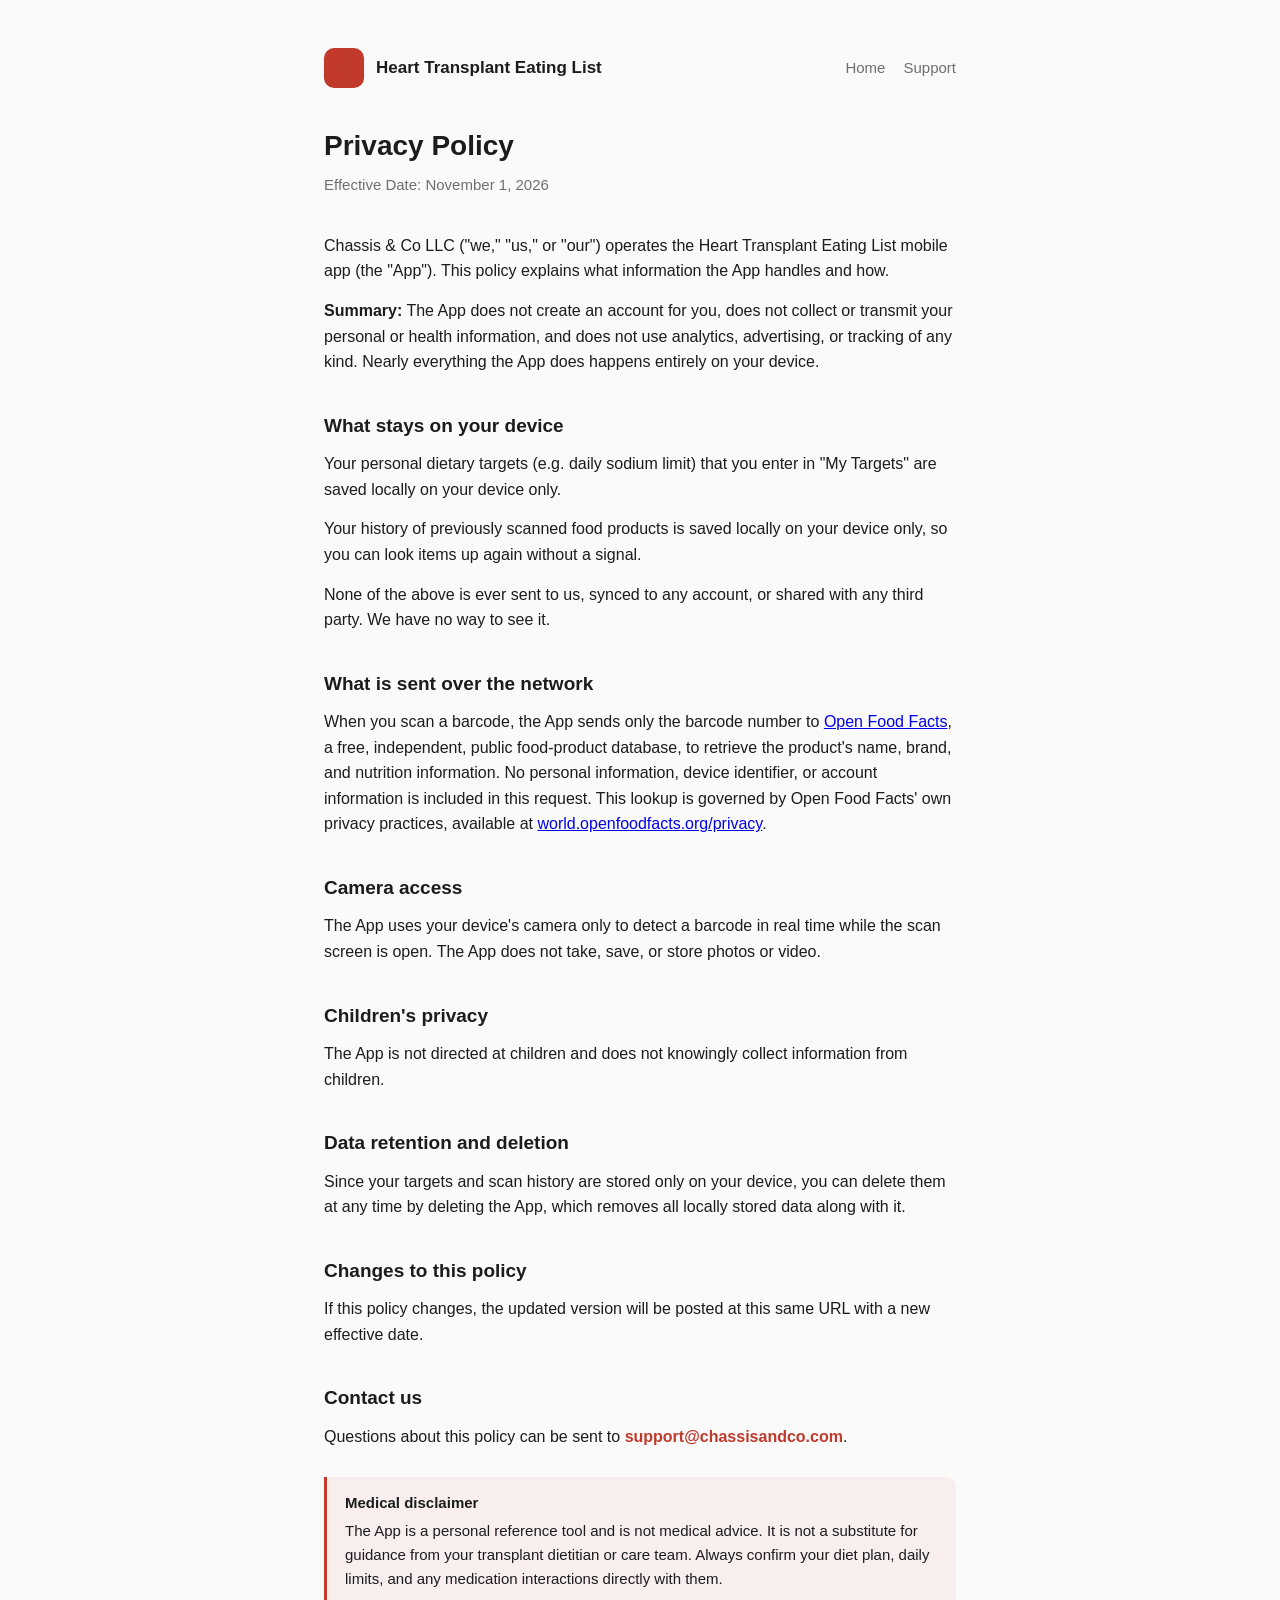
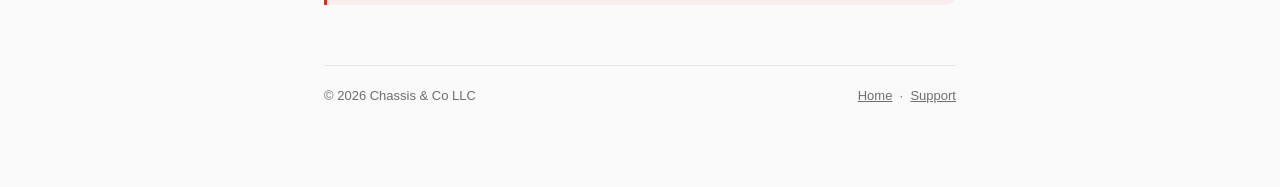
==== privacy.html @ 85577948 "Initial commit: privacy policy, support, and landing pages Public docs site for the Heart Transplant" ====
<!DOCTYPE html>
<html lang="en">
<head>
<meta charset="UTF-8">
<meta name="viewport" content="width=device-width, initial-scale=1">
<title>Privacy Policy — Heart Transplant Eating List</title>
<meta name="description" content="Privacy Policy for the Heart Transplant Eating List app.">
<link rel="stylesheet" href="style.css">
</head>
<body>
<div class="wrap">

  <header class="site">
    <div class="icon"></div>
    <div class="title">Heart Transplant Eating List</div>
    <nav>
      <a href="index.html">Home</a>
      <a href="support.html">Support</a>
    </nav>
  </header>

  <h1>Privacy Policy</h1>
  <p class="subtitle">Effective Date: November 1, 2026</p>

  <p>
    Chassis &amp; Co LLC ("we," "us," or "our") operates the
    Heart Transplant Eating List mobile app (the "App"). This policy explains what
    information the App handles and how.
  </p>

  <p>
    <strong>Summary:</strong> The App does not create an account for you, does not
    collect or transmit your personal or health information, and does not use
    analytics, advertising, or tracking of any kind. Nearly everything the App
    does happens entirely on your device.
  </p>

  <h2>What stays on your device</h2>
  <p>
    Your personal dietary targets (e.g. daily sodium limit) that you enter in
    "My Targets" are saved locally on your device only.
  </p>
  <p>
    Your history of previously scanned food products is saved locally on your
    device only, so you can look items up again without a signal.
  </p>
  <p>
    None of the above is ever sent to us, synced to any account, or shared with
    any third party. We have no way to see it.
  </p>

  <h2>What is sent over the network</h2>
  <p>
    When you scan a barcode, the App sends only the barcode number to
    <a href="https://world.openfoodfacts.org/" target="_blank" rel="noopener">Open Food Facts</a>,
    a free, independent, public food-product database, to retrieve the product's
    name, brand, and nutrition information. No personal information, device
    identifier, or account information is included in this request. This lookup
    is governed by Open Food Facts' own privacy practices, available at
    <a href="https://world.openfoodfacts.org/privacy" target="_blank" rel="noopener">world.openfoodfacts.org/privacy</a>.
  </p>

  <h2>Camera access</h2>
  <p>
    The App uses your device's camera only to detect a barcode in real time
    while the scan screen is open. The App does not take, save, or store
    photos or video.
  </p>

  <h2>Children's privacy</h2>
  <p>
    The App is not directed at children and does not knowingly collect
    information from children.
  </p>

  <h2>Data retention and deletion</h2>
  <p>
    Since your targets and scan history are stored only on your device, you can
    delete them at any time by deleting the App, which removes all locally
    stored data along with it.
  </p>

  <h2>Changes to this policy</h2>
  <p>
    If this policy changes, the updated version will be posted at this same URL
    with a new effective date.
  </p>

  <h2>Contact us</h2>
  <p>
    Questions about this policy can be sent to
    <a class="email" href="mailto:support@chassisandco.com">support@chassisandco.com</a>.
  </p>

  <div class="notice">
    <strong>Medical disclaimer</strong>
    The App is a personal reference tool and is not medical advice. It is not a
    substitute for guidance from your transplant dietitian or care team. Always
    confirm your diet plan, daily limits, and any medication interactions
    directly with them.
  </div>

  <footer class="site">
    <span>&copy; 2026 Chassis &amp; Co LLC</span>
    <span><a href="index.html">Home</a> &nbsp;&middot;&nbsp; <a href="support.html">Support</a></span>
  </footer>

</div>
</body>
</html>
---- style.css ----
:root {
  color-scheme: light dark;
  --bg: #fafafa;
  --fg: #1c1c1e;
  --muted: #6e6e73;
  --accent: #c0392b;
  --card-bg: #ffffff;
  --border: #e5e5e7;
}

@media (prefers-color-scheme: dark) {
  :root {
    --bg: #111113;
    --fg: #f2f2f2;
    --muted: #9a9a9e;
    --accent: #ff6b5e;
    --card-bg: #1c1c1e;
    --border: #2e2e30;
  }
}

* {
  box-sizing: border-box;
}

body {
  margin: 0;
  background: var(--bg);
  color: var(--fg);
  font-family: -apple-system, BlinkMacSystemFont, "Segoe UI", Roboto, Helvetica, Arial, sans-serif;
  line-height: 1.6;
}

.wrap {
  max-width: 680px;
  margin: 0 auto;
  padding: 48px 24px 80px;
}

header.site {
  display: flex;
  align-items: center;
  gap: 12px;
  margin-bottom: 36px;
}

header.site .icon {
  width: 40px;
  height: 40px;
  border-radius: 10px;
  background: var(--accent);
  flex-shrink: 0;
}

header.site .title {
  font-weight: 600;
  font-size: 17px;
}

header.site nav {
  margin-left: auto;
  display: flex;
  gap: 18px;
  font-size: 15px;
}

header.site nav a {
  color: var(--muted);
  text-decoration: none;
}

header.site nav a:hover {
  color: var(--fg);
}

h1 {
  font-size: 28px;
  margin-bottom: 4px;
}

.subtitle {
  color: var(--muted);
  font-size: 15px;
  margin-top: 0;
  margin-bottom: 36px;
}

h2 {
  font-size: 19px;
  margin-top: 36px;
  margin-bottom: 10px;
}

p {
  margin: 0 0 14px;
}

.card {
  background: var(--card-bg);
  border: 1px solid var(--border);
  border-radius: 14px;
  padding: 20px 22px;
  margin-bottom: 16px;
}

.card h3 {
  margin: 0 0 8px;
  font-size: 16px;
}

.card p {
  margin: 0;
  color: var(--muted);
  font-size: 15px;
}

.notice {
  border-left: 3px solid var(--accent);
  padding: 14px 18px;
  background: rgba(192, 57, 41, 0.06);
  border-radius: 0 10px 10px 0;
  font-size: 15px;
  margin: 28px 0;
}

.notice strong {
  display: block;
  margin-bottom: 4px;
}

a.email {
  color: var(--accent);
  font-weight: 600;
  text-decoration: none;
}

a.email:hover {
  text-decoration: underline;
}

footer.site {
  margin-top: 60px;
  padding-top: 20px;
  border-top: 1px solid var(--border);
  color: var(--muted);
  font-size: 13px;
  display: flex;
  justify-content: space-between;
  flex-wrap: wrap;
  gap: 8px;
}

footer.site a {
  color: var(--muted);
}

.placeholder {
  background: #ffe9a8;
  color: #4a3600;
  padding: 1px 5px;
  border-radius: 4px;
  font-size: 0.95em;
}

@media (prefers-color-scheme: dark) {
  .placeholder {
    background: #5a4a12;
    color: #ffe9a8;
  }
}
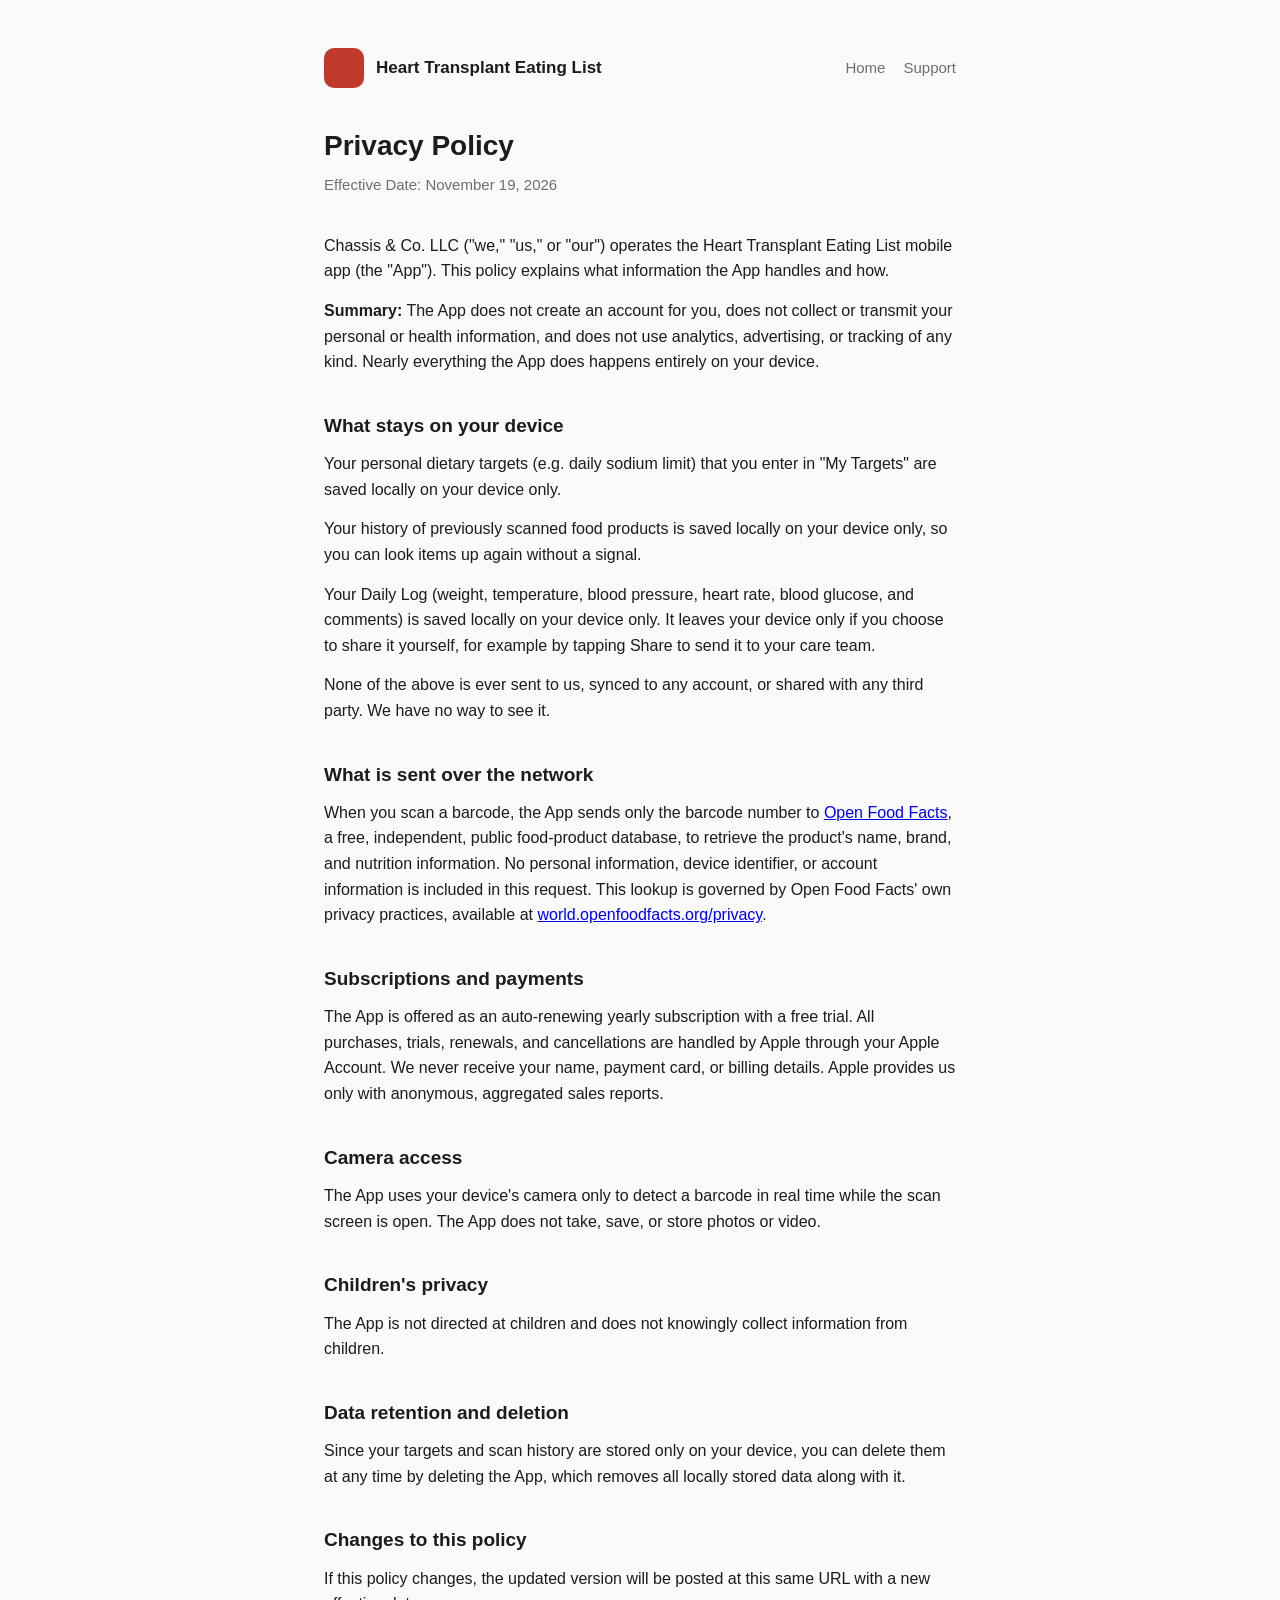
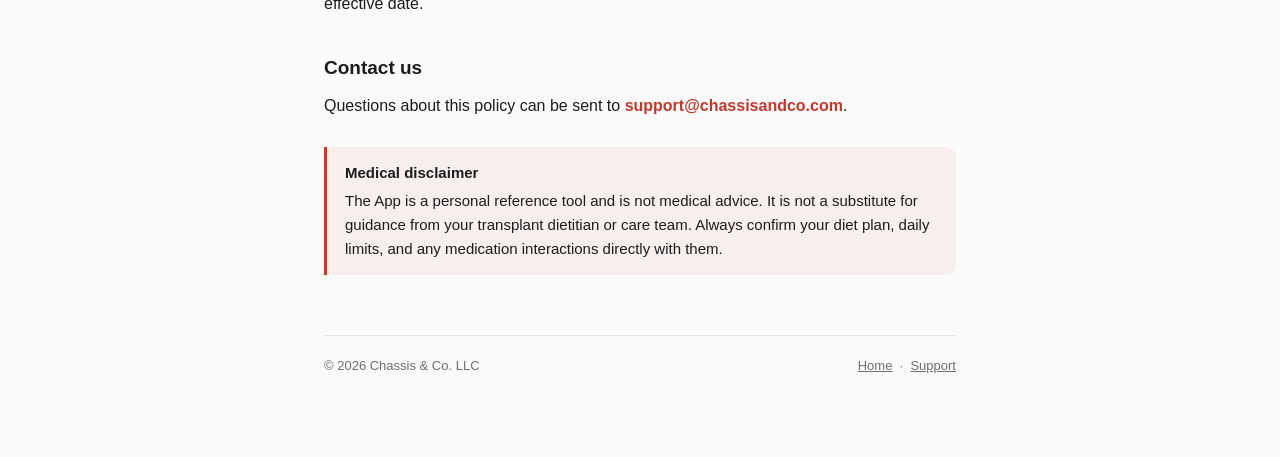
==== commit 9b2349ad: "Add subscription and Daily Log details; Chassis & Co. LLC - Privacy: subscriptions handled by Apple;" ====
--- a/privacy.html
+++ b/privacy.html
@@ -20,10 +20,10 @@
   </header>
 
   <h1>Privacy Policy</h1>
-  <p class="subtitle">Effective Date: November 1, 2026</p>
+  <p class="subtitle">Effective Date: November 19, 2026</p>
 
   <p>
-    Chassis &amp; Co LLC ("we," "us," or "our") operates the
+    Chassis &amp; Co. LLC ("we," "us," or "our") operates the
     Heart Transplant Eating List mobile app (the "App"). This policy explains what
     information the App handles and how.
   </p>
@@ -45,6 +45,12 @@
     device only, so you can look items up again without a signal.
   </p>
   <p>
+    Your Daily Log (weight, temperature, blood pressure, heart rate, blood
+    glucose, and comments) is saved locally on your device only. It leaves
+    your device only if you choose to share it yourself, for example by
+    tapping Share to send it to your care team.
+  </p>
+  <p>
     None of the above is ever sent to us, synced to any account, or shared with
     any third party. We have no way to see it.
   </p>
@@ -58,6 +64,14 @@
     identifier, or account information is included in this request. This lookup
     is governed by Open Food Facts' own privacy practices, available at
     <a href="https://world.openfoodfacts.org/privacy" target="_blank" rel="noopener">world.openfoodfacts.org/privacy</a>.
+  </p>
+
+  <h2>Subscriptions and payments</h2>
+  <p>
+    The App is offered as an auto-renewing yearly subscription with a free trial.
+    All purchases, trials, renewals, and cancellations are handled by Apple through
+    your Apple Account. We never receive your name, payment card, or billing details.
+    Apple provides us only with anonymous, aggregated sales reports.
   </p>
 
   <h2>Camera access</h2>
@@ -101,7 +115,7 @@
   </div>
 
   <footer class="site">
-    <span>&copy; 2026 Chassis &amp; Co LLC</span>
+    <span>&copy; 2026 Chassis &amp; Co. LLC</span>
     <span><a href="index.html">Home</a> &nbsp;&middot;&nbsp; <a href="support.html">Support</a></span>
   </footer>
 
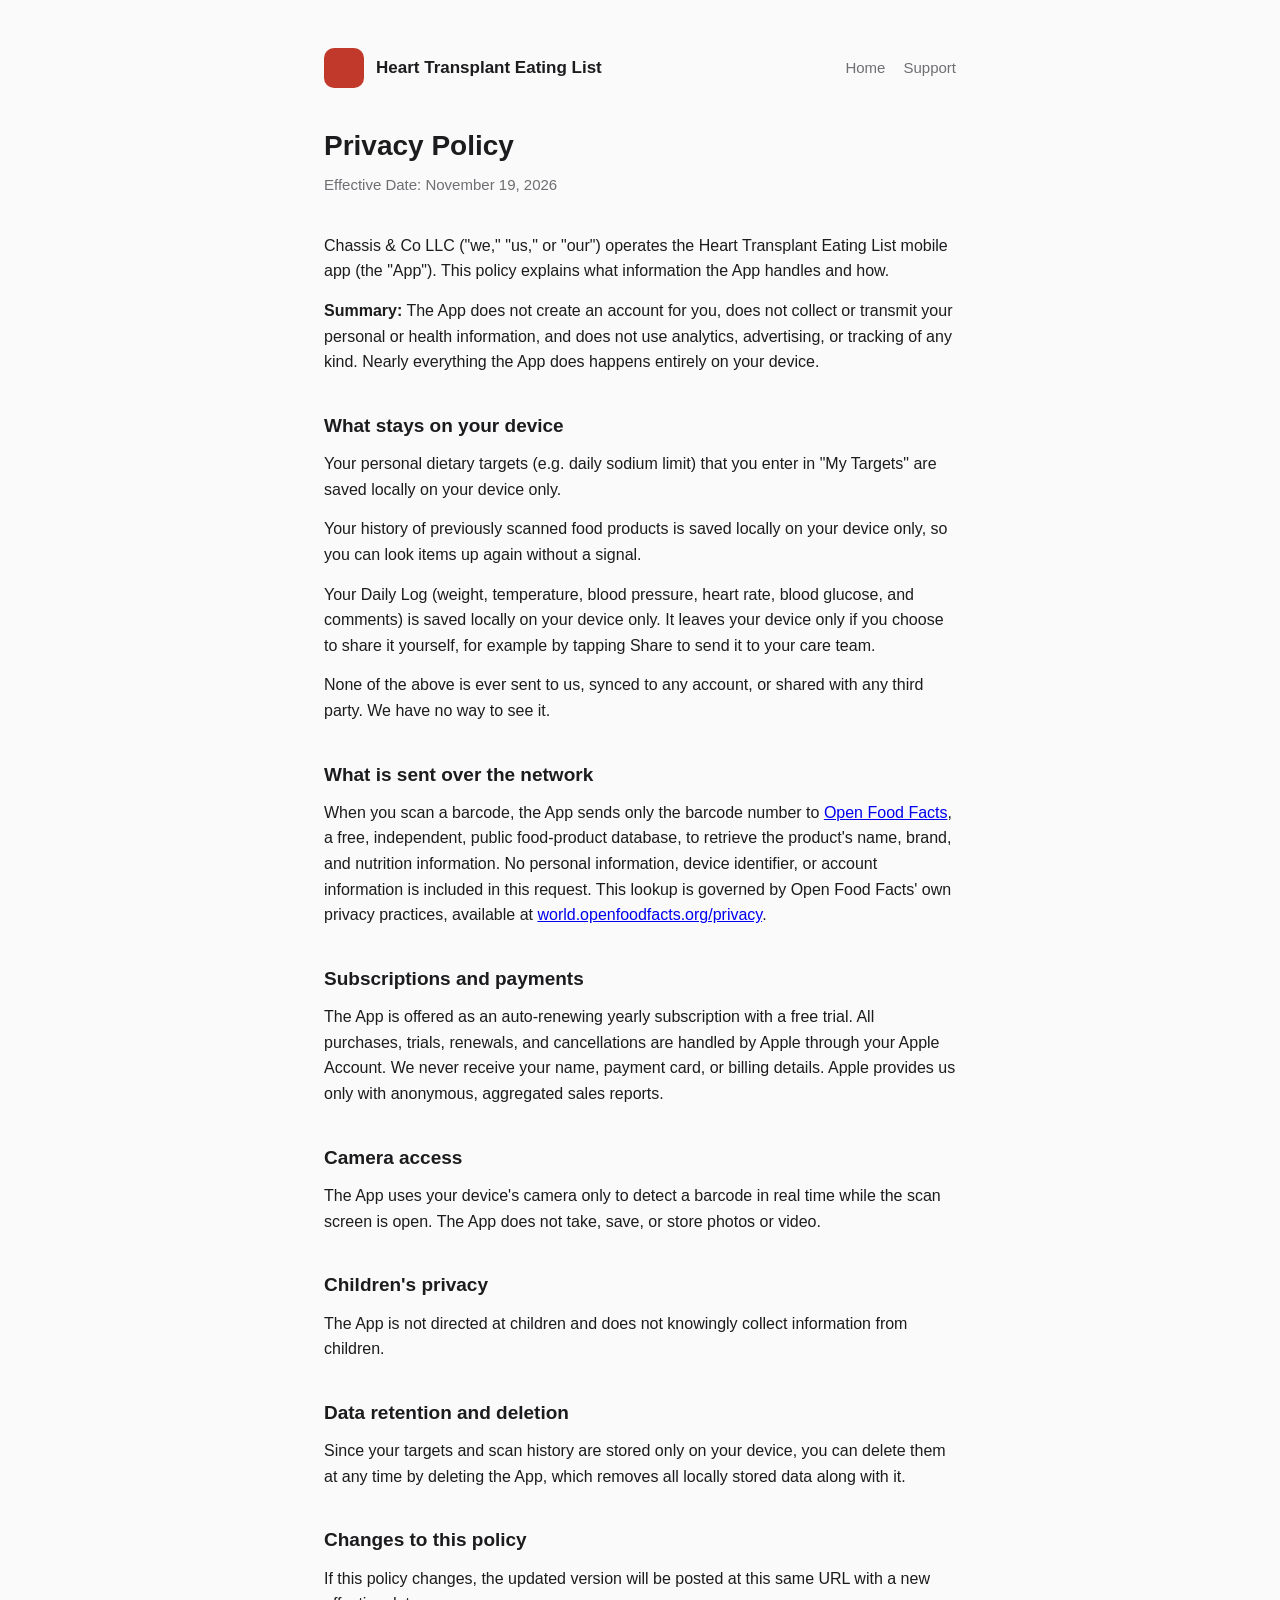
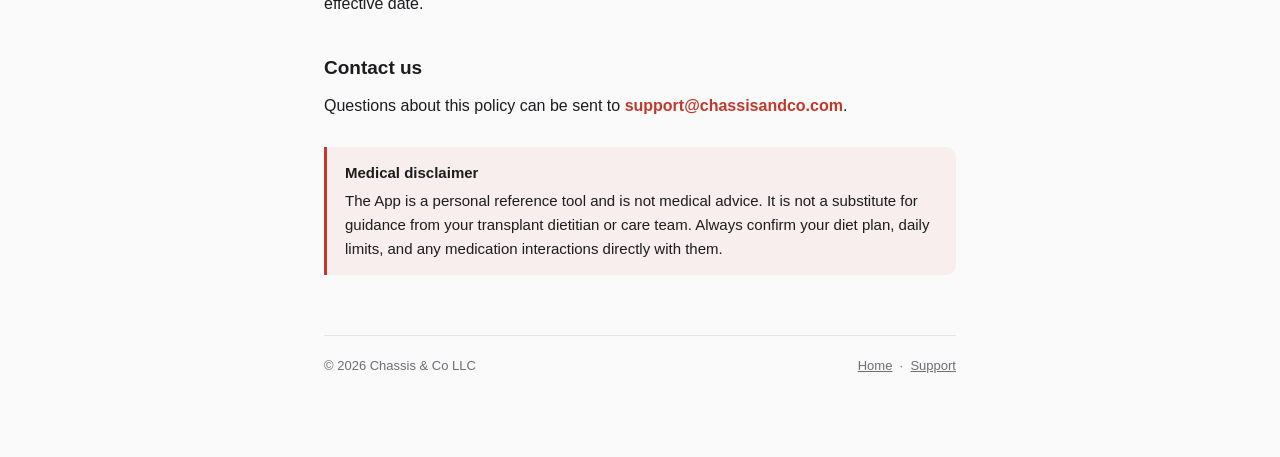
==== commit 2ee17a73: "Use legal name Chassis & Co LLC" ====
--- a/privacy.html
+++ b/privacy.html
@@ -23,7 +23,7 @@
   <p class="subtitle">Effective Date: November 19, 2026</p>
 
   <p>
-    Chassis &amp; Co. LLC ("we," "us," or "our") operates the
+    Chassis &amp; Co LLC ("we," "us," or "our") operates the
     Heart Transplant Eating List mobile app (the "App"). This policy explains what
     information the App handles and how.
   </p>
@@ -115,7 +115,7 @@
   </div>
 
   <footer class="site">
-    <span>&copy; 2026 Chassis &amp; Co. LLC</span>
+    <span>&copy; 2026 Chassis &amp; Co LLC</span>
     <span><a href="index.html">Home</a> &nbsp;&middot;&nbsp; <a href="support.html">Support</a></span>
   </footer>
 
